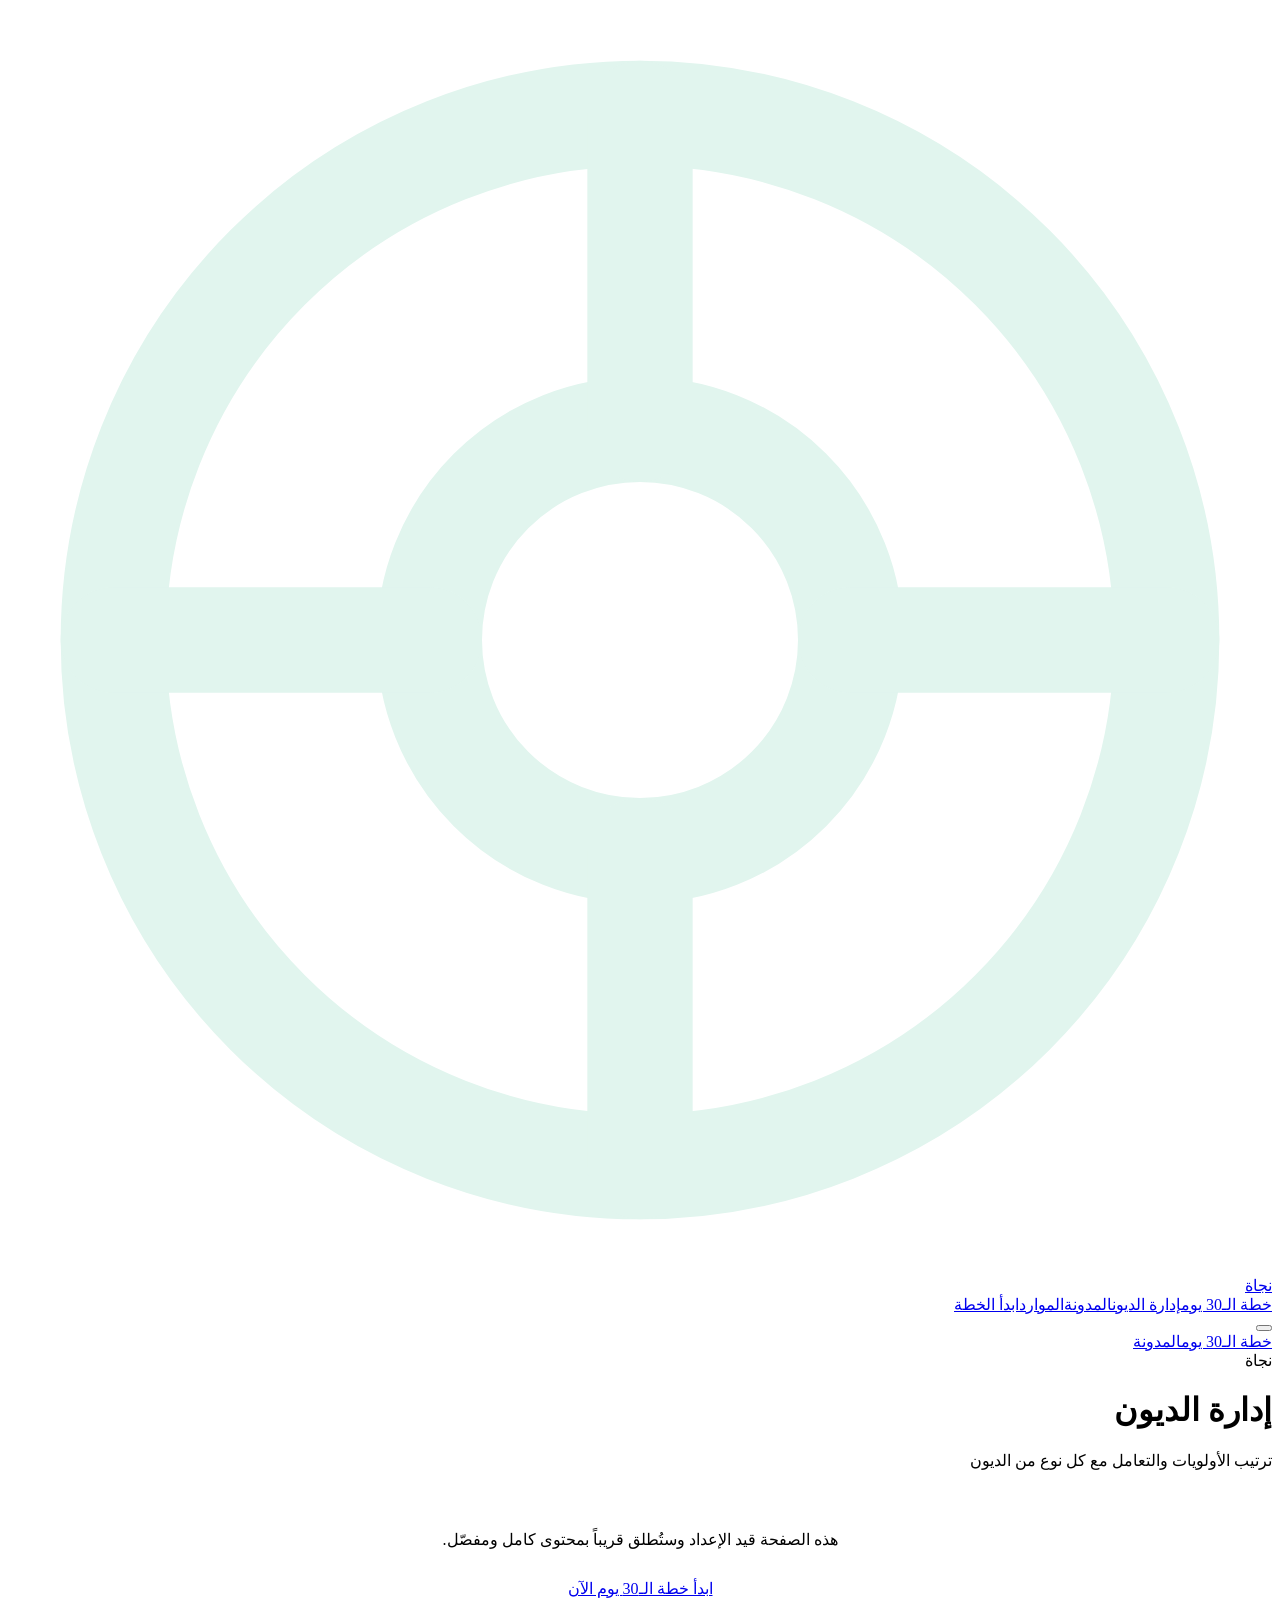
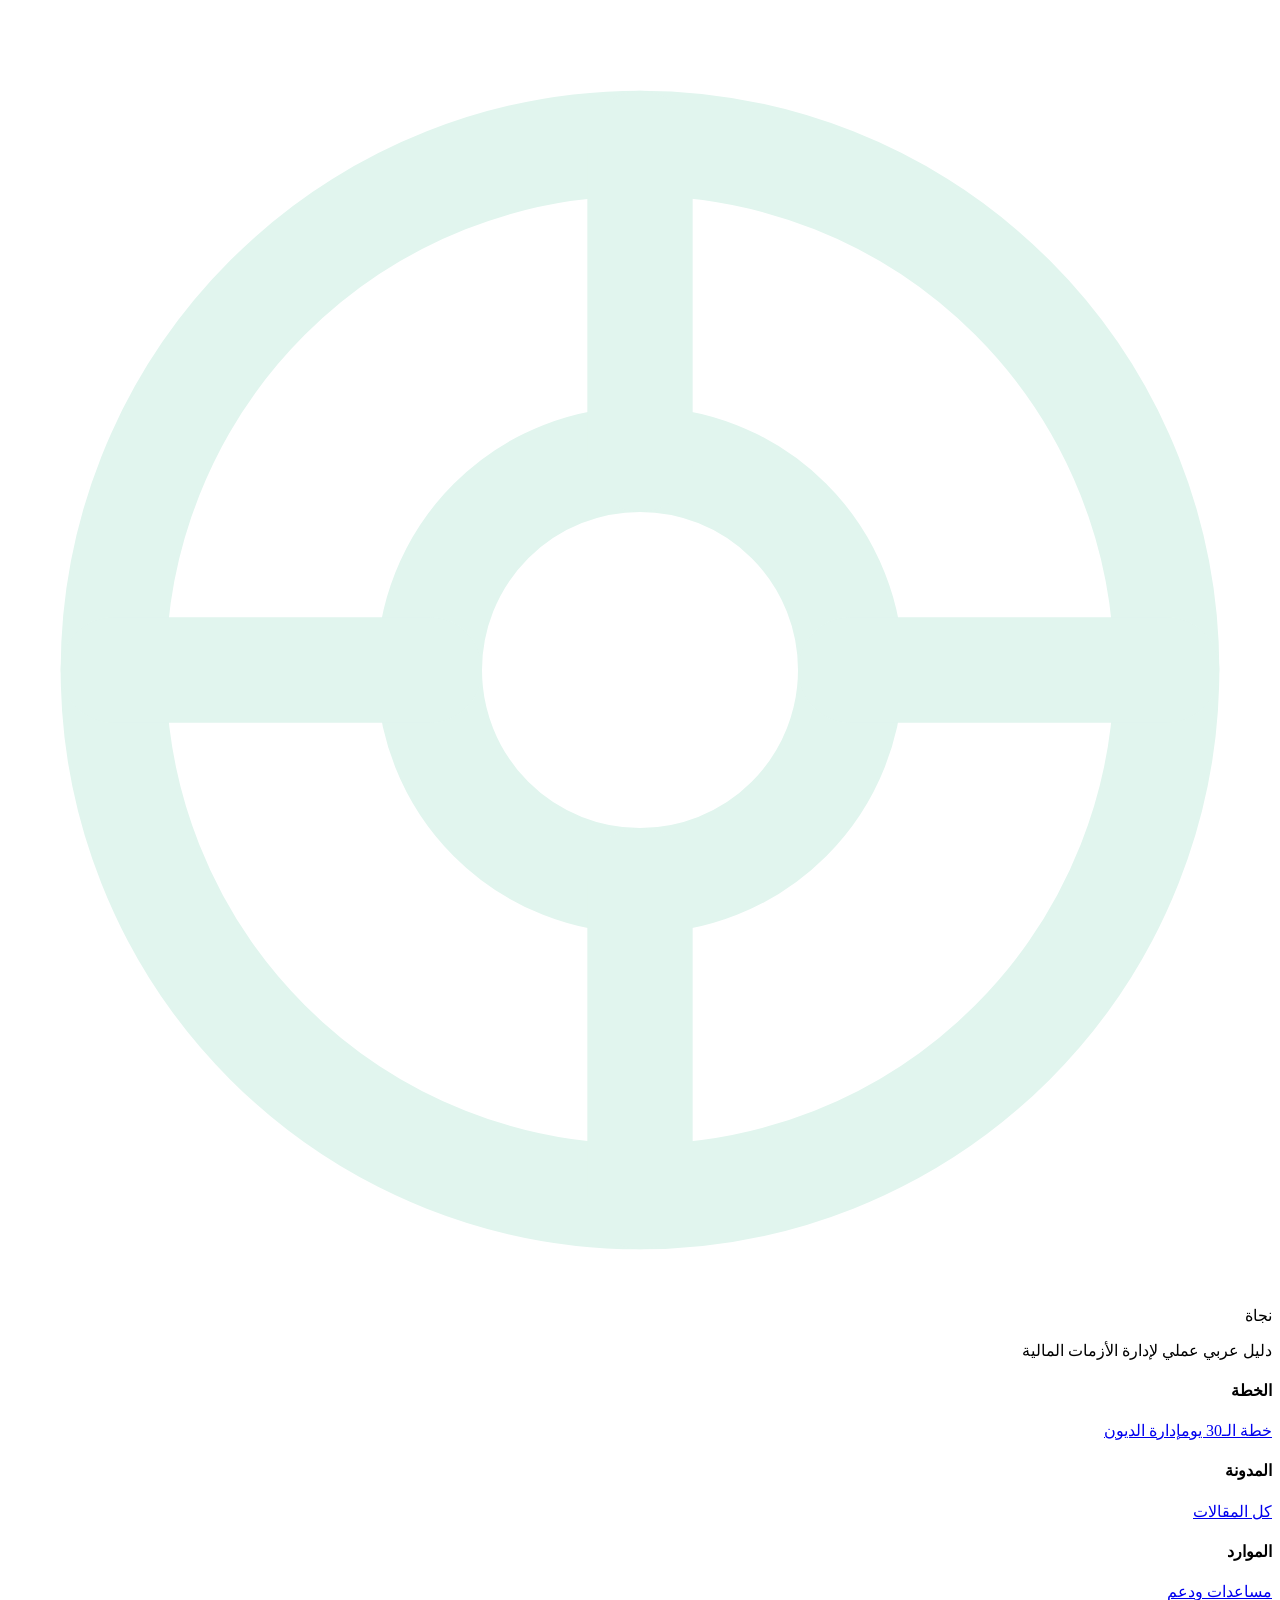
==== debts.html @ cd38a491 "Add files via upload" ====
<!DOCTYPE html><html lang="ar" dir="rtl"><head><meta charset="UTF-8"><meta name="viewport" content="width=device-width, initial-scale=1.0"><title>إدارة الديون | نجاة</title><link rel="preconnect" href="https://fonts.googleapis.com"><link rel="preconnect" href="https://fonts.gstatic.com" crossorigin><link href="https://fonts.googleapis.com/css2?family=Noto+Kufi+Arabic:wght@300;400;500;600;700;900&display=swap" rel="stylesheet"><link rel="stylesheet" href="css/style.css"></head><body>
<nav class="nav" id="nav"><div class="nav-inner"><a href="index.html" class="nav-logo"><div class="logo-mark"><svg viewBox="0 0 24 24" fill="none" stroke="#E1F5EE" stroke-width="2" stroke-linecap="round"><circle cx="12" cy="12" r="10"/><circle cx="12" cy="12" r="4"/><line x1="12" y1="2" x2="12" y2="8"/><line x1="12" y1="16" x2="12" y2="22"/><line x1="2" y1="12" x2="8" y2="12"/><line x1="16" y1="12" x2="22" y2="12"/></svg></div><span class="logo-wordmark">نجاة</span></a><div class="nav-links"><a href="plan.html" class="nav-link">خطة الـ30 يوم</a><a href="debts.html" class="nav-link">إدارة الديون</a><a href="blog/index.html" class="nav-link">المدونة</a><a href="resources.html" class="nav-link">الموارد</a><a href="plan.html" class="btn btn-primary btn-sm">ابدأ الخطة</a></div><button class="hamburger" id="hamburger"><span></span><span></span><span></span></button></div><div class="mobile-menu" id="mobileMenu"><a href="plan.html">خطة الـ30 يوم</a><a href="blog/index.html">المدونة</a></div></nav>
<div class="page-hero"><span class="eyebrow">نجاة</span><h1>إدارة الديون</h1><p>ترتيب الأولويات والتعامل مع كل نوع من الديون</p></div>
<section class="section"><div class="container" style="text-align:center; padding:40px 24px;">
<p style="font-size:1rem; color:var(--muted); max-width:500px; margin:0 auto 24px; line-height:1.8;">هذه الصفحة قيد الإعداد وستُطلق قريباً بمحتوى كامل ومفصّل.</p>
<a href="plan.html" class="btn btn-primary">ابدأ خطة الـ30 يوم الآن</a>
</div></section>
<footer class="footer"><div class="footer-inner"><div class="footer-brand"><div class="nav-logo"><div class="logo-mark"><svg viewBox="0 0 24 24" fill="none" stroke="#E1F5EE" stroke-width="2" stroke-linecap="round"><circle cx="12" cy="12" r="10"/><circle cx="12" cy="12" r="4"/><line x1="12" y1="2" x2="12" y2="8"/><line x1="12" y1="16" x2="12" y2="22"/><line x1="2" y1="12" x2="8" y2="12"/><line x1="16" y1="12" x2="22" y2="12"/></svg></div><span class="logo-wordmark">نجاة</span></div><p>دليل عربي عملي لإدارة الأزمات المالية</p></div><div class="footer-col"><h4>الخطة</h4><a href="plan.html">خطة الـ30 يوم</a><a href="debts.html">إدارة الديون</a></div><div class="footer-col"><h4>المدونة</h4><a href="blog/index.html">كل المقالات</a></div><div class="footer-col"><h4>الموارد</h4><a href="resources.html">مساعدات ودعم</a></div></div><div class="footer-bottom"><span>© 2024 نجاة.</span></div></footer>
<script src="js/main.js"></script></body></html>
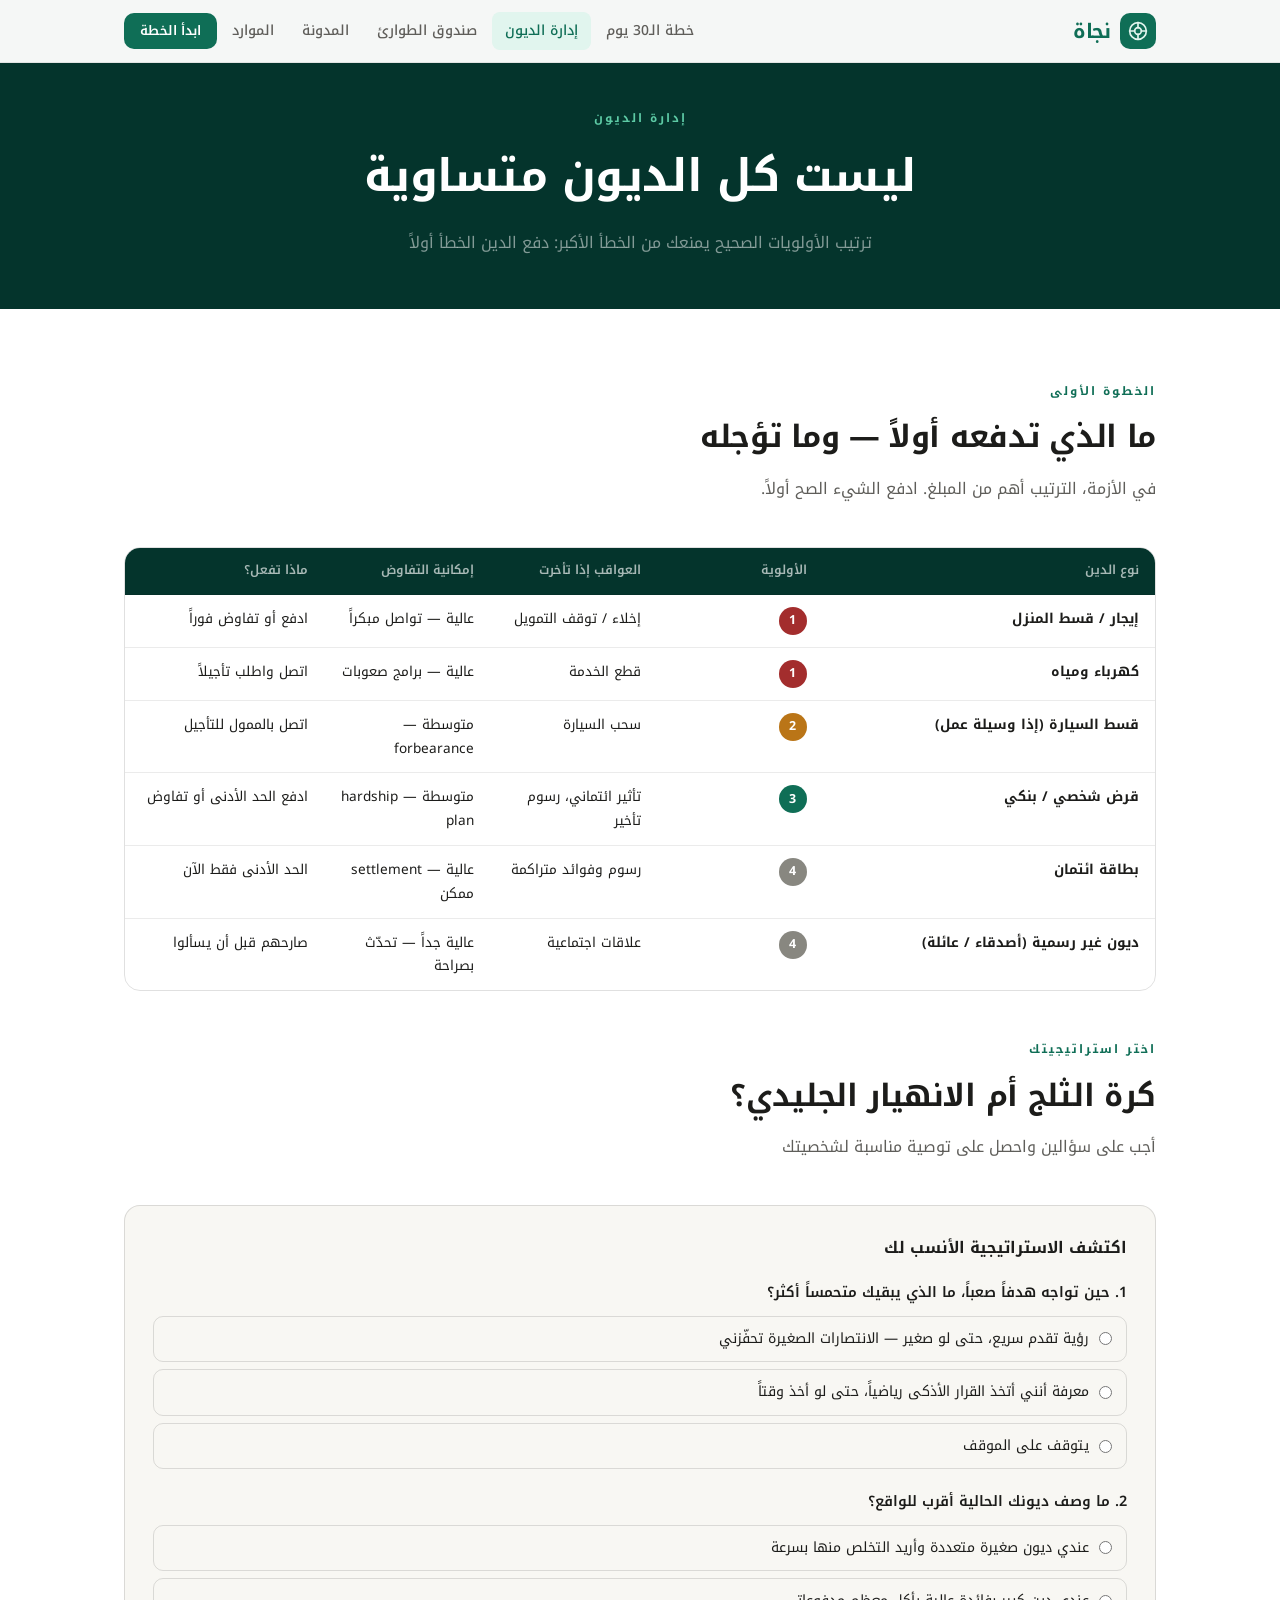
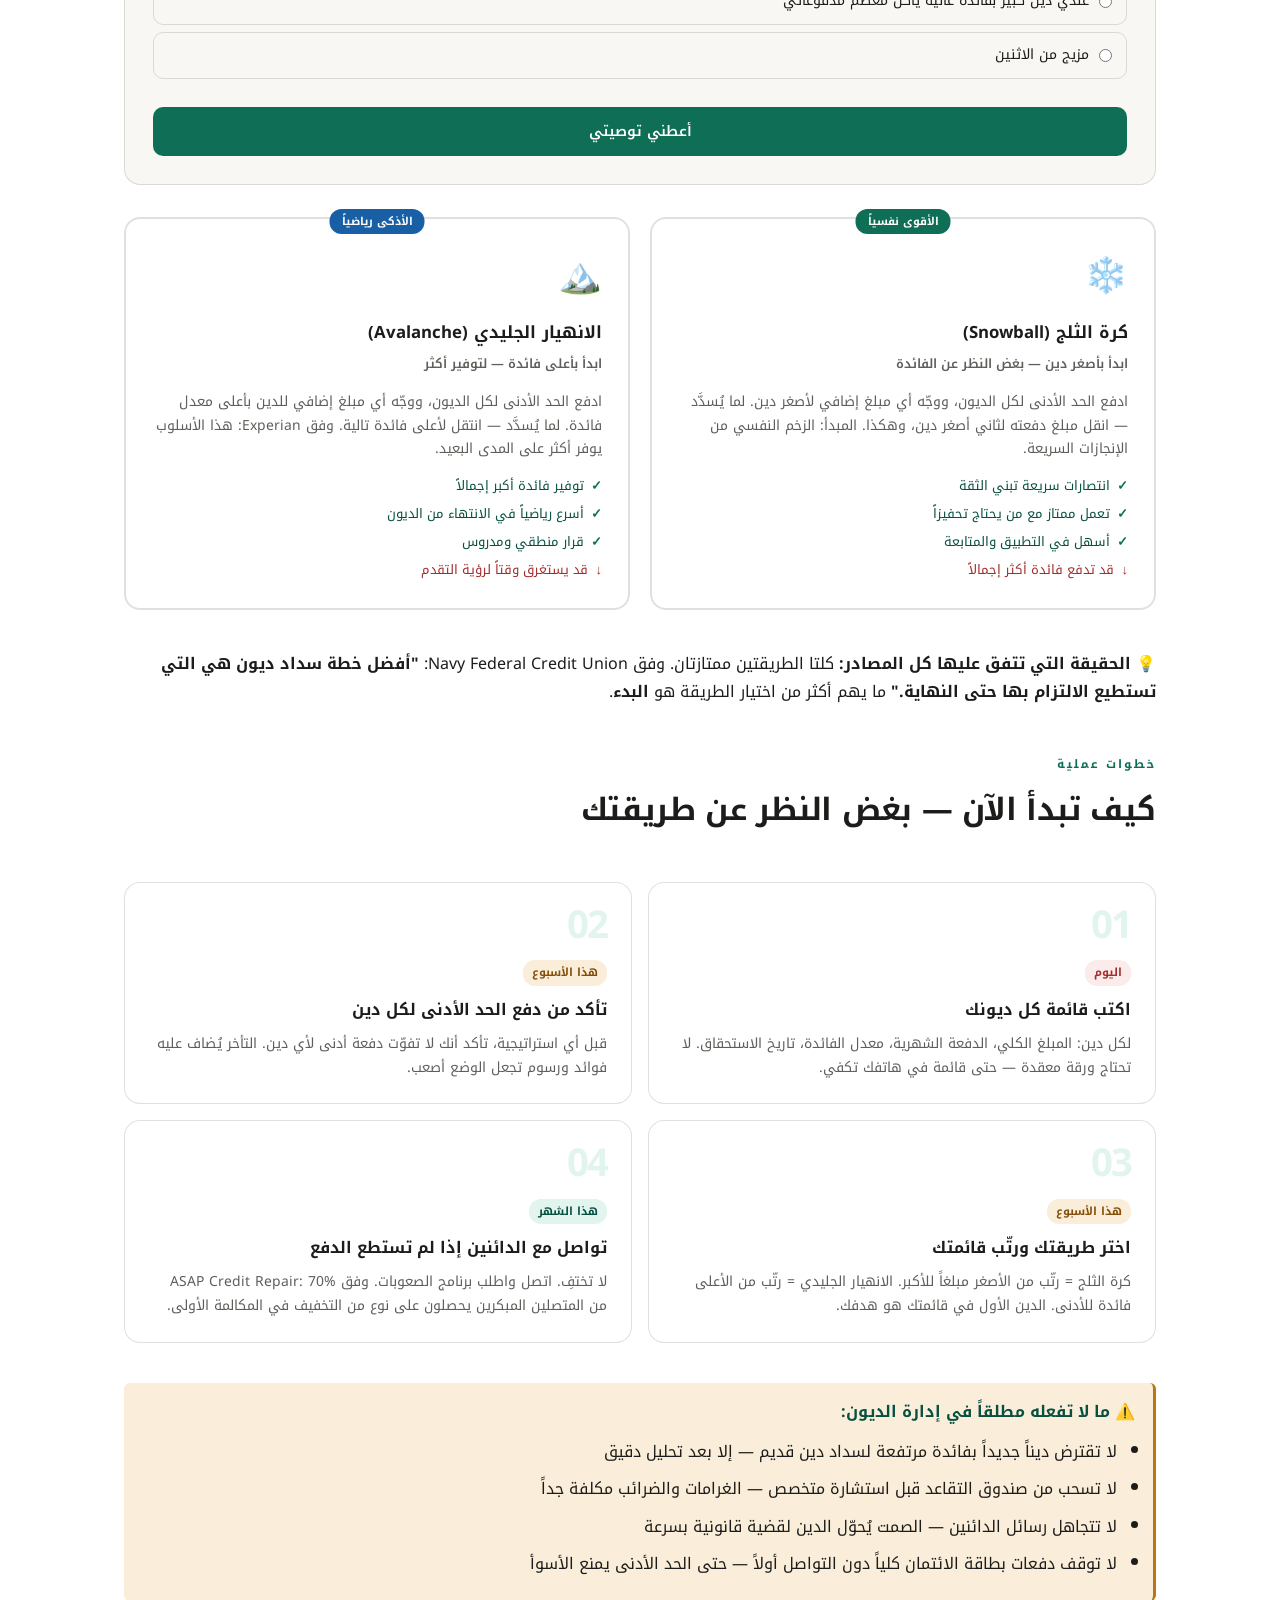
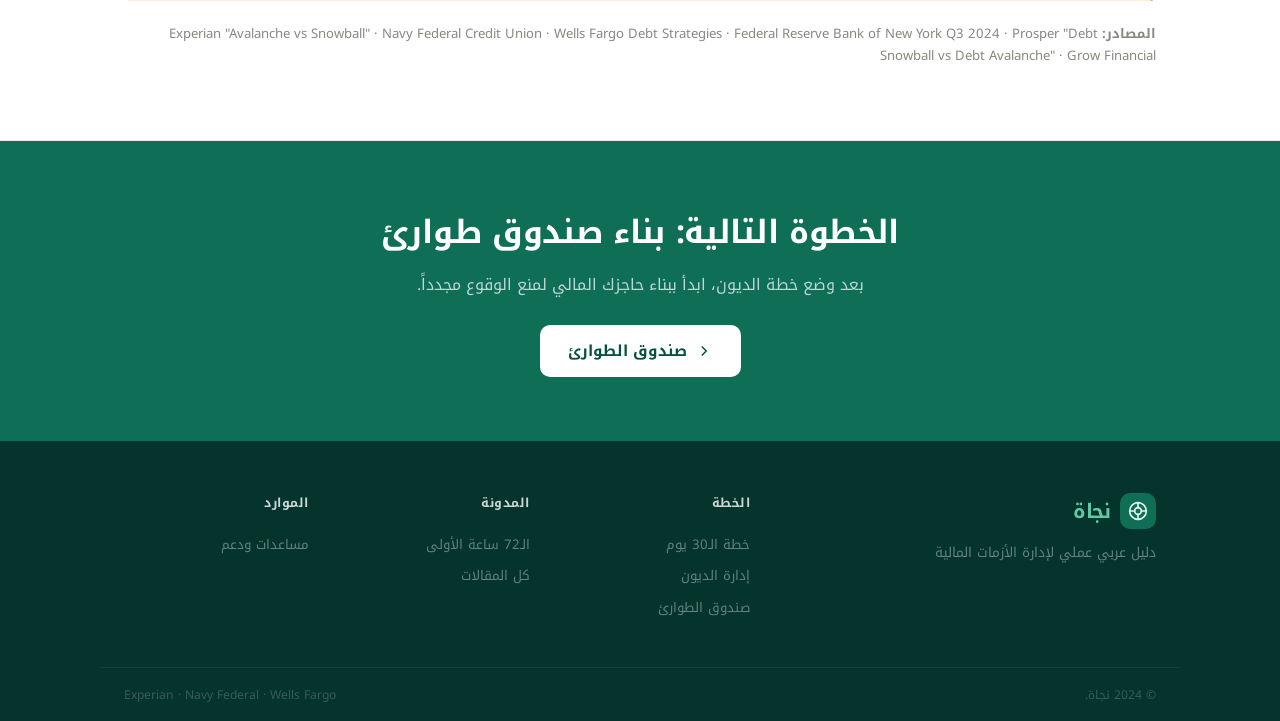
==== commit 745643d8: "Add files via upload" ====
--- a/debts.html
+++ b/debts.html
@@ -1,9 +1,337 @@
-<!DOCTYPE html><html lang="ar" dir="rtl"><head><meta charset="UTF-8"><meta name="viewport" content="width=device-width, initial-scale=1.0"><title>إدارة الديون | نجاة</title><link rel="preconnect" href="https://fonts.googleapis.com"><link rel="preconnect" href="https://fonts.gstatic.com" crossorigin><link href="https://fonts.googleapis.com/css2?family=Noto+Kufi+Arabic:wght@300;400;500;600;700;900&display=swap" rel="stylesheet"><link rel="stylesheet" href="css/style.css"></head><body>
-<nav class="nav" id="nav"><div class="nav-inner"><a href="index.html" class="nav-logo"><div class="logo-mark"><svg viewBox="0 0 24 24" fill="none" stroke="#E1F5EE" stroke-width="2" stroke-linecap="round"><circle cx="12" cy="12" r="10"/><circle cx="12" cy="12" r="4"/><line x1="12" y1="2" x2="12" y2="8"/><line x1="12" y1="16" x2="12" y2="22"/><line x1="2" y1="12" x2="8" y2="12"/><line x1="16" y1="12" x2="22" y2="12"/></svg></div><span class="logo-wordmark">نجاة</span></a><div class="nav-links"><a href="plan.html" class="nav-link">خطة الـ30 يوم</a><a href="debts.html" class="nav-link">إدارة الديون</a><a href="blog/index.html" class="nav-link">المدونة</a><a href="resources.html" class="nav-link">الموارد</a><a href="plan.html" class="btn btn-primary btn-sm">ابدأ الخطة</a></div><button class="hamburger" id="hamburger"><span></span><span></span><span></span></button></div><div class="mobile-menu" id="mobileMenu"><a href="plan.html">خطة الـ30 يوم</a><a href="blog/index.html">المدونة</a></div></nav>
-<div class="page-hero"><span class="eyebrow">نجاة</span><h1>إدارة الديون</h1><p>ترتيب الأولويات والتعامل مع كل نوع من الديون</p></div>
-<section class="section"><div class="container" style="text-align:center; padding:40px 24px;">
-<p style="font-size:1rem; color:var(--muted); max-width:500px; margin:0 auto 24px; line-height:1.8;">هذه الصفحة قيد الإعداد وستُطلق قريباً بمحتوى كامل ومفصّل.</p>
-<a href="plan.html" class="btn btn-primary">ابدأ خطة الـ30 يوم الآن</a>
-</div></section>
-<footer class="footer"><div class="footer-inner"><div class="footer-brand"><div class="nav-logo"><div class="logo-mark"><svg viewBox="0 0 24 24" fill="none" stroke="#E1F5EE" stroke-width="2" stroke-linecap="round"><circle cx="12" cy="12" r="10"/><circle cx="12" cy="12" r="4"/><line x1="12" y1="2" x2="12" y2="8"/><line x1="12" y1="16" x2="12" y2="22"/><line x1="2" y1="12" x2="8" y2="12"/><line x1="16" y1="12" x2="22" y2="12"/></svg></div><span class="logo-wordmark">نجاة</span></div><p>دليل عربي عملي لإدارة الأزمات المالية</p></div><div class="footer-col"><h4>الخطة</h4><a href="plan.html">خطة الـ30 يوم</a><a href="debts.html">إدارة الديون</a></div><div class="footer-col"><h4>المدونة</h4><a href="blog/index.html">كل المقالات</a></div><div class="footer-col"><h4>الموارد</h4><a href="resources.html">مساعدات ودعم</a></div></div><div class="footer-bottom"><span>© 2024 نجاة.</span></div></footer>
-<script src="js/main.js"></script></body></html>
+<!DOCTYPE html>
+<html lang="ar" dir="rtl">
+<head>
+  <meta charset="UTF-8">
+  <meta name="viewport" content="width=device-width, initial-scale=1.0">
+  <title>إدارة الديون في الأزمة | نجاة — دليل الأزمة المالية</title>
+  <meta name="description" content="كيف ترتب ديونك في الأزمة المالية وتختار بين كرة الثلج والانهيار الجليدي — مع جدول أولويات واضح مدعوم بمنهجية Experian وNavy Federal وWells Fargo.">
+  <meta name="keywords" content="إدارة الديون, كرة الثلج, الانهيار الجليدي, أولويات الديون, سداد الديون">
+  <link rel="canonical" href="https://najat.github.io/debts.html">
+  <script type="application/ld+json">
+  {
+    "@context": "https://schema.org",
+    "@type": "Article",
+    "headline": "إدارة الديون في الأزمة المالية",
+    "description": "دليل عملي لترتيب الديون وأولوياتها خلال الأزمة المالية",
+    "author": { "@type": "Organization", "name": "نجاة" },
+    "inLanguage": "ar"
+  }
+  </script>
+  <link rel="preconnect" href="https://fonts.googleapis.com">
+  <link rel="preconnect" href="https://fonts.gstatic.com" crossorigin>
+  <link href="https://fonts.googleapis.com/css2?family=Noto+Kufi+Arabic:wght@300;400;500;600;700;900&display=swap" rel="stylesheet">
+  <link rel="stylesheet" href="css/style.css">
+  <style>
+    .method-grid { display: grid; grid-template-columns: 1fr 1fr; gap: 20px; margin-bottom: 40px; }
+    .method-card {
+      border: 2px solid var(--border-m); border-radius: var(--rl); padding: 26px;
+      position: relative; transition: all 0.2s; cursor: pointer;
+    }
+    .method-card:hover { transform: translateY(-2px); }
+    .method-card.selected-green { border-color: var(--g600); background: var(--g50); }
+    .method-card.selected-blue { border-color: var(--info); background: var(--info-light); }
+    .method-icon { font-size: 2.2rem; margin-bottom: 12px; }
+    .method-card h3 { font-size: 1.05rem; font-weight: 700; color: var(--text); margin-bottom: 6px; }
+    .method-card .method-sub { font-size: 0.8rem; font-weight: 600; color: var(--muted); margin-bottom: 14px; }
+    .method-card p { font-size: 0.87rem; color: var(--muted); line-height: 1.7; margin-bottom: 14px; }
+    .method-pros { display: flex; flex-direction: column; gap: 5px; }
+    .method-pro { font-size: 0.82rem; color: var(--g800); display: flex; align-items: center; gap: 7px; }
+    .method-pro::before { content: '✓'; font-weight: 700; color: var(--g600); flex-shrink: 0; }
+    .method-con { font-size: 0.82rem; color: var(--danger); display: flex; align-items: center; gap: 7px; }
+    .method-con::before { content: '↓'; font-weight: 700; flex-shrink: 0; }
+    .method-badge { position: absolute; top: -10px; left: 50%; transform: translateX(-50%); background: var(--g600); color: #fff; font-size: 0.68rem; font-weight: 700; padding: 3px 12px; border-radius: 12px; white-space: nowrap; }
+
+    .quiz-debt {
+      background: var(--bg2); border: 1px solid var(--border-m); border-radius: var(--rl);
+      padding: 28px; margin-bottom: 32px;
+    }
+    .quiz-debt h3 { font-size: 1rem; font-weight: 700; margin-bottom: 18px; color: var(--text); }
+    .quiz-q { font-size: 0.9rem; font-weight: 600; color: var(--text); margin-bottom: 10px; }
+    .quiz-opts { display: flex; flex-direction: column; gap: 7px; margin-bottom: 20px; }
+    .quiz-opt {
+      display: flex; align-items: center; gap: 10px; padding: 10px 14px;
+      border: 1px solid var(--border-m); border-radius: var(--r); cursor: pointer;
+      font-size: 0.88rem; transition: all 0.15s;
+    }
+    .quiz-opt:hover { border-color: var(--g400); background: var(--g50); }
+    .quiz-opt input { accent-color: var(--g600); }
+    .quiz-result-d { padding: 14px 18px; border-radius: var(--r); margin-top: 10px; display: none; font-size: 0.9rem; font-weight: 600; line-height: 1.6; }
+    .quiz-result-d.show { display: block; }
+    .res-snow { background: var(--g50); color: var(--g800); border: 1px solid var(--g200); }
+    .res-aval { background: var(--info-light); color: var(--info); border: 1px solid rgba(24,95,165,0.2); }
+    .res-both { background: var(--warn-light); color: var(--warn); border: 1px solid rgba(133,79,11,0.2); }
+
+    .debt-row { display: grid; grid-template-columns: 2fr 1fr 1fr 1fr 1.2fr; gap: 0; }
+    .debt-row.header { background: var(--g900); border-radius: var(--r) var(--r) 0 0; }
+    .debt-cell { padding: 12px 16px; font-size: 0.85rem; border-bottom: 1px solid var(--border); }
+    .debt-row.header .debt-cell { color: rgba(255,255,255,0.65); font-weight: 600; font-size: 0.78rem; }
+    .debt-row:last-child .debt-cell { border-bottom: none; }
+    .debt-row:hover .debt-cell { background: var(--bg2); }
+    .debt-rank { width: 28px; height: 28px; border-radius: 50%; display: flex; align-items: center; justify-content: center; font-size: 0.78rem; font-weight: 700; }
+    .rank-critical { background: var(--danger); color: #fff; }
+    .rank-high { background: var(--gold); color: #fff; }
+    .rank-med { background: var(--g600); color: #fff; }
+    .rank-low { background: var(--subtle); color: #fff; }
+
+    @media (max-width: 640px) {
+      .method-grid { grid-template-columns: 1fr; }
+      .debt-row { grid-template-columns: 1fr 1fr; }
+      .debt-cell:nth-child(3), .debt-cell:nth-child(4) { display: none; }
+      .debt-row.header .debt-cell:nth-child(3), .debt-row.header .debt-cell:nth-child(4) { display: none; }
+    }
+  </style>
+</head>
+<body>
+  <nav class="nav" id="nav">
+    <div class="nav-inner">
+      <a href="index.html" class="nav-logo">
+        <div class="logo-mark"><svg viewBox="0 0 24 24" fill="none" stroke="#E1F5EE" stroke-width="2" stroke-linecap="round"><circle cx="12" cy="12" r="10"/><circle cx="12" cy="12" r="4"/><line x1="12" y1="2" x2="12" y2="8"/><line x1="12" y1="16" x2="12" y2="22"/><line x1="2" y1="12" x2="8" y2="12"/><line x1="16" y1="12" x2="22" y2="12"/></svg></div>
+        <span class="logo-wordmark">نجاة</span>
+      </a>
+      <div class="nav-links">
+        <a href="plan.html" class="nav-link">خطة الـ30 يوم</a>
+        <a href="debts.html" class="nav-link active">إدارة الديون</a>
+        <a href="emergency-fund.html" class="nav-link">صندوق الطوارئ</a>
+        <a href="blog/index.html" class="nav-link">المدونة</a>
+        <a href="resources.html" class="nav-link">الموارد</a>
+        <a href="plan.html" class="btn btn-primary btn-sm">ابدأ الخطة</a>
+      </div>
+      <button class="hamburger" id="hamburger"><span></span><span></span><span></span></button>
+    </div>
+    <div class="mobile-menu" id="mobileMenu">
+      <a href="plan.html">خطة الـ30 يوم</a>
+      <a href="debts.html">إدارة الديون</a>
+      <a href="blog/index.html">المدونة</a>
+      <a href="resources.html">الموارد</a>
+    </div>
+  </nav>
+
+  <div class="page-hero">
+    <span class="eyebrow">إدارة الديون</span>
+    <h1>ليست كل الديون متساوية</h1>
+    <p>ترتيب الأولويات الصحيح يمنعك من الخطأ الأكبر: دفع الدين الخطأ أولاً</p>
+  </div>
+
+  <main>
+  <section class="section">
+    <div class="container">
+
+      <!-- PRIORITY TABLE -->
+      <div class="section-header">
+        <span class="eyebrow">الخطوة الأولى</span>
+        <h2 class="section-title">ما الذي تدفعه أولاً — وما تؤجله</h2>
+        <p class="section-sub">في الأزمة، الترتيب أهم من المبلغ. ادفع الشيء الصح أولاً.</p>
+      </div>
+
+      <div style="overflow-x:auto; border-radius:var(--rl); border:1px solid var(--border-m); margin-bottom:48px;">
+        <div class="debt-row header">
+          <div class="debt-cell">نوع الدين</div>
+          <div class="debt-cell">الأولوية</div>
+          <div class="debt-cell">العواقب إذا تأخرت</div>
+          <div class="debt-cell">إمكانية التفاوض</div>
+          <div class="debt-cell">ماذا تفعل؟</div>
+        </div>
+        <div class="debt-row">
+          <div class="debt-cell"><strong>إيجار / قسط المنزل</strong></div>
+          <div class="debt-cell"><span class="debt-rank rank-critical" style="display:inline-flex;">1</span></div>
+          <div class="debt-cell">إخلاء / توقف التمويل</div>
+          <div class="debt-cell">عالية — تواصل مبكراً</div>
+          <div class="debt-cell">ادفع أو تفاوض فوراً</div>
+        </div>
+        <div class="debt-row">
+          <div class="debt-cell"><strong>كهرباء ومياه</strong></div>
+          <div class="debt-cell"><span class="debt-rank rank-critical" style="display:inline-flex;">1</span></div>
+          <div class="debt-cell">قطع الخدمة</div>
+          <div class="debt-cell">عالية — برامج صعوبات</div>
+          <div class="debt-cell">اتصل واطلب تأجيلاً</div>
+        </div>
+        <div class="debt-row">
+          <div class="debt-cell"><strong>قسط السيارة (إذا وسيلة عمل)</strong></div>
+          <div class="debt-cell"><span class="debt-rank rank-high" style="display:inline-flex;">2</span></div>
+          <div class="debt-cell">سحب السيارة</div>
+          <div class="debt-cell">متوسطة — forbearance</div>
+          <div class="debt-cell">اتصل بالممول للتأجيل</div>
+        </div>
+        <div class="debt-row">
+          <div class="debt-cell"><strong>قرض شخصي / بنكي</strong></div>
+          <div class="debt-cell"><span class="debt-rank rank-med" style="display:inline-flex;">3</span></div>
+          <div class="debt-cell">تأثير ائتماني، رسوم تأخير</div>
+          <div class="debt-cell">متوسطة — hardship plan</div>
+          <div class="debt-cell">ادفع الحد الأدنى أو تفاوض</div>
+        </div>
+        <div class="debt-row">
+          <div class="debt-cell"><strong>بطاقة ائتمان</strong></div>
+          <div class="debt-cell"><span class="debt-rank rank-low" style="display:inline-flex;">4</span></div>
+          <div class="debt-cell">رسوم وفوائد متراكمة</div>
+          <div class="debt-cell">عالية — settlement ممكن</div>
+          <div class="debt-cell">الحد الأدنى فقط الآن</div>
+        </div>
+        <div class="debt-row">
+          <div class="debt-cell"><strong>ديون غير رسمية (أصدقاء / عائلة)</strong></div>
+          <div class="debt-cell"><span class="debt-rank rank-low" style="display:inline-flex;">4</span></div>
+          <div class="debt-cell">علاقات اجتماعية</div>
+          <div class="debt-cell">عالية جداً — تحدّث بصراحة</div>
+          <div class="debt-cell">صارحهم قبل أن يسألوا</div>
+        </div>
+      </div>
+
+      <!-- METHOD QUIZ -->
+      <div class="section-header">
+        <span class="eyebrow">اختر استراتيجيتك</span>
+        <h2 class="section-title">كرة الثلج أم الانهيار الجليدي؟</h2>
+        <p class="section-sub">أجب على سؤالين واحصل على توصية مناسبة لشخصيتك</p>
+      </div>
+
+      <div class="quiz-debt">
+        <h3>اكتشف الاستراتيجية الأنسب لك</h3>
+        <div class="quiz-q">1. حين تواجه هدفاً صعباً، ما الذي يبقيك متحمساً أكثر؟</div>
+        <div class="quiz-opts">
+          <label class="quiz-opt"><input type="radio" name="dq1" value="s"> رؤية تقدم سريع، حتى لو صغير — الانتصارات الصغيرة تحفّزني</label>
+          <label class="quiz-opt"><input type="radio" name="dq1" value="a"> معرفة أنني أتخذ القرار الأذكى رياضياً، حتى لو أخذ وقتاً</label>
+          <label class="quiz-opt"><input type="radio" name="dq1" value="b"> يتوقف على الموقف</label>
+        </div>
+        <div class="quiz-q">2. ما وصف ديونك الحالية أقرب للواقع؟</div>
+        <div class="quiz-opts">
+          <label class="quiz-opt"><input type="radio" name="dq2" value="s"> عندي ديون صغيرة متعددة وأريد التخلص منها بسرعة</label>
+          <label class="quiz-opt"><input type="radio" name="dq2" value="a"> عندي دين كبير بفائدة عالية يأكل معظم مدفوعاتي</label>
+          <label class="quiz-opt"><input type="radio" name="dq2" value="b"> مزيج من الاثنين</label>
+        </div>
+        <button class="btn btn-primary" id="debtQuizBtn" style="width:100%; justify-content:center; margin-top:8px;">أعطني توصيتي</button>
+        <div id="debtResult" class="quiz-result-d"></div>
+      </div>
+
+      <!-- TWO METHODS -->
+      <div class="method-grid">
+        <div class="method-card">
+          <div class="method-badge" style="background:var(--g600);">الأقوى نفسياً</div>
+          <div class="method-icon">❄️</div>
+          <h3>كرة الثلج (Snowball)</h3>
+          <div class="method-sub">ابدأ بأصغر دين — بغض النظر عن الفائدة</div>
+          <p>ادفع الحد الأدنى لكل الديون، ووجّه أي مبلغ إضافي لأصغر دين. لما يُسدَّد — انقل مبلغ دفعته لثاني أصغر دين، وهكذا. المبدأ: الزخم النفسي من الإنجازات السريعة.</p>
+          <div class="method-pros">
+            <div class="method-pro">انتصارات سريعة تبني الثقة</div>
+            <div class="method-pro">تعمل ممتاز مع من يحتاج تحفيزاً</div>
+            <div class="method-pro">أسهل في التطبيق والمتابعة</div>
+            <div class="method-con">قد تدفع فائدة أكثر إجمالاً</div>
+          </div>
+        </div>
+        <div class="method-card">
+          <div class="method-badge" style="background:var(--info);">الأذكى رياضياً</div>
+          <div class="method-icon">🏔️</div>
+          <h3>الانهيار الجليدي (Avalanche)</h3>
+          <div class="method-sub">ابدأ بأعلى فائدة — لتوفير أكثر</div>
+          <p>ادفع الحد الأدنى لكل الديون، ووجّه أي مبلغ إضافي للدين بأعلى معدل فائدة. لما يُسدَّد — انتقل لأعلى فائدة تالية. وفق Experian: هذا الأسلوب يوفر أكثر على المدى البعيد.</p>
+          <div class="method-pros">
+            <div class="method-pro">توفير فائدة أكبر إجمالاً</div>
+            <div class="method-pro">أسرع رياضياً في الانتهاء من الديون</div>
+            <div class="method-pro">قرار منطقي ومدروس</div>
+            <div class="method-con">قد يستغرق وقتاً لرؤية التقدم</div>
+          </div>
+        </div>
+      </div>
+
+      <div class="callout" style="margin-bottom:48px;">
+        <strong>💡 الحقيقة التي تتفق عليها كل المصادر:</strong> كلتا الطريقتين ممتازتان. وفق Navy Federal Credit Union: <strong>"أفضل خطة سداد ديون هي التي تستطيع الالتزام بها حتى النهاية."</strong> ما يهم أكثر من اختيار الطريقة هو <strong>البدء</strong>.
+      </div>
+
+      <!-- PRACTICAL STEPS -->
+      <div class="section-header">
+        <span class="eyebrow">خطوات عملية</span>
+        <h2 class="section-title">كيف تبدأ الآن — بغض النظر عن طريقتك</h2>
+      </div>
+
+      <div class="steps-grid">
+        <div class="step-card">
+          <div class="step-num">01</div>
+          <span class="step-badge badge-d">اليوم</span>
+          <h3>اكتب قائمة كل ديونك</h3>
+          <p>لكل دين: المبلغ الكلي، الدفعة الشهرية، معدل الفائدة، تاريخ الاستحقاق. لا تحتاج ورقة معقدة — حتى قائمة في هاتفك تكفي.</p>
+        </div>
+        <div class="step-card">
+          <div class="step-num">02</div>
+          <span class="step-badge badge-w">هذا الأسبوع</span>
+          <h3>تأكد من دفع الحد الأدنى لكل دين</h3>
+          <p>قبل أي استراتيجية، تأكد أنك لا تفوّت دفعة أدنى لأي دين. التأخر يُضاف عليه فوائد ورسوم تجعل الوضع أصعب.</p>
+        </div>
+        <div class="step-card">
+          <div class="step-num">03</div>
+          <span class="step-badge badge-w">هذا الأسبوع</span>
+          <h3>اختر طريقتك ورتّب قائمتك</h3>
+          <p>كرة الثلج = رتّب من الأصغر مبلغاً للأكبر. الانهيار الجليدي = رتّب من الأعلى فائدة للأدنى. الدين الأول في قائمتك هو هدفك.</p>
+        </div>
+        <div class="step-card">
+          <div class="step-num">04</div>
+          <span class="step-badge badge-g">هذا الشهر</span>
+          <h3>تواصل مع الدائنين إذا لم تستطع الدفع</h3>
+          <p>لا تختفِ. اتصل واطلب برنامج الصعوبات. وفق ASAP Credit Repair: 70% من المتصلين المبكرين يحصلون على نوع من التخفيف في المكالمة الأولى.</p>
+        </div>
+      </div>
+
+      <!-- WARNING -->
+      <div class="article-body" style="margin-top:40px;">
+        <div class="warn-box">
+          <strong>⚠️ ما لا تفعله مطلقاً في إدارة الديون:</strong>
+          <ul style="margin:10px 0 0; padding-right:18px;">
+            <li>لا تقترض ديناً جديداً بفائدة مرتفعة لسداد دين قديم — إلا بعد تحليل دقيق</li>
+            <li>لا تسحب من صندوق التقاعد قبل استشارة متخصص — الغرامات والضرائب مكلفة جداً</li>
+            <li>لا تتجاهل رسائل الدائنين — الصمت يُحوّل الدين لقضية قانونية بسرعة</li>
+            <li>لا توقف دفعات بطاقة الائتمان كلياً دون التواصل أولاً — حتى الحد الأدنى يمنع الأسوأ</li>
+          </ul>
+        </div>
+      </div>
+
+      <p style="margin-top:16px; font-size:0.82rem; color:var(--subtle);">
+        <strong>المصادر:</strong> Experian "Avalanche vs Snowball" · Navy Federal Credit Union · Wells Fargo Debt Strategies · Federal Reserve Bank of New York Q3 2024 · Prosper "Debt Snowball vs Debt Avalanche" · Grow Financial
+      </p>
+
+    </div>
+  </section>
+
+  <div class="cta-section">
+    <div class="container">
+      <h2>الخطوة التالية: بناء صندوق طوارئ</h2>
+      <p>بعد وضع خطة الديون، ابدأ ببناء حاجزك المالي لمنع الوقوع مجدداً.</p>
+      <a href="emergency-fund.html" class="btn-cta">
+        <svg width="18" height="18" viewBox="0 0 24 24" fill="none" stroke="currentColor" stroke-width="2"><polyline points="9 18 15 12 9 6"/></svg>
+        صندوق الطوارئ
+      </a>
+    </div>
+  </div>
+  </main>
+
+  <footer class="footer">
+    <div class="footer-inner">
+      <div class="footer-brand">
+        <div class="nav-logo"><div class="logo-mark"><svg viewBox="0 0 24 24" fill="none" stroke="#E1F5EE" stroke-width="2" stroke-linecap="round"><circle cx="12" cy="12" r="10"/><circle cx="12" cy="12" r="4"/><line x1="12" y1="2" x2="12" y2="8"/><line x1="12" y1="16" x2="12" y2="22"/><line x1="2" y1="12" x2="8" y2="12"/><line x1="16" y1="12" x2="22" y2="12"/></svg></div><span class="logo-wordmark">نجاة</span></div>
+        <p>دليل عربي عملي لإدارة الأزمات المالية</p>
+      </div>
+      <div class="footer-col"><h4>الخطة</h4><a href="plan.html">خطة الـ30 يوم</a><a href="debts.html">إدارة الديون</a><a href="emergency-fund.html">صندوق الطوارئ</a></div>
+      <div class="footer-col"><h4>المدونة</h4><a href="blog/first-72-hours.html">الـ72 ساعة الأولى</a><a href="blog/index.html">كل المقالات</a></div>
+      <div class="footer-col"><h4>الموارد</h4><a href="resources.html">مساعدات ودعم</a></div>
+    </div>
+    <div class="footer-bottom"><span>© 2024 نجاة.</span><span>Experian · Navy Federal · Wells Fargo</span></div>
+  </footer>
+
+  <script src="js/main.js"></script>
+  <script>
+    document.getElementById('debtQuizBtn').addEventListener('click', function() {
+      const q1 = document.querySelector('input[name="dq1"]:checked');
+      const q2 = document.querySelector('input[name="dq2"]:checked');
+      if (!q1 || !q2) { alert('أجب على السؤالين أولاً'); return; }
+      const v1 = q1.value, v2 = q2.value;
+      const res = document.getElementById('debtResult');
+      res.className = 'quiz-result-d show';
+      if (v1 === 's' && v2 === 's') {
+        res.className += ' res-snow';
+        res.innerHTML = '❄️ <strong>كرة الثلج مناسبة لك.</strong> تحتاج انتصارات سريعة لتبقى متحمساً، وديونك الصغيرة ستُسدَّد بسرعة وتعطيك زخماً. ابدأ بأصغر دين.';
+      } else if (v1 === 'a' && v2 === 'a') {
+        res.className += ' res-aval';
+        res.innerHTML = '🏔️ <strong>الانهيار الجليدي مناسب لك.</strong> تتحمل الصبر وتفضل القرار الأذكى رياضياً. ستوفر أكثر على المدى البعيد. ابدأ بالدين الأعلى فائدة.';
+      } else {
+        res.className += ' res-both';
+        res.innerHTML = '⚖️ <strong>يمكنك دمج الطريقتين.</strong> ابدأ بكرة الثلج لتثبيت الزخم النفسي (دين صغير أو اثنين)، ثم انتقل للانهيار الجليدي للتوفير على المدى البعيد. المهم البدء.';
+      }
+    });
+  </script>
+</body>
+</html>
--- a/css/style.css
+++ b/css/style.css
@@ -0,0 +1,324 @@
+@import url('https://fonts.googleapis.com/css2?family=Noto+Kufi+Arabic:wght@300;400;500;600;700;900&display=swap');
+
+*, *::before, *::after { box-sizing: border-box; margin: 0; padding: 0; }
+
+:root {
+  /* Brand — Olive Green */
+  --g50:  #E1F5EE;
+  --g100: #9FE1CB;
+  --g200: #5DCAA5;
+  --g400: #1D9E75;
+  --g600: #0F6E56;
+  --g800: #085041;
+  --g900: #04342C;
+
+  /* Semantic */
+  --warn:        #854F0B;
+  --warn-light:  #FAEEDA;
+  --danger:      #A32D2D;
+  --danger-light:#FCEBEB;
+  --info:        #185FA5;
+  --info-light:  #E6F1FB;
+  --gold:        #BA7517;
+  --gold-light:  #FAEEDA;
+
+  /* Neutrals */
+  --bg:     #FFFFFF;
+  --bg2:    #F8F7F3;
+  --bg3:    #F1EFE8;
+  --text:   #1C1C1A;
+  --muted:  #5F5E5A;
+  --subtle: #888780;
+  --border: rgba(0,0,0,0.08);
+  --border-m: rgba(0,0,0,0.12);
+
+  --font: 'Noto Kufi Arabic', sans-serif;
+  --r: 10px;
+  --rl: 16px;
+}
+
+html { scroll-behavior: smooth; }
+
+body {
+  font-family: var(--font);
+  background: var(--bg);
+  color: var(--text);
+  direction: rtl;
+  line-height: 1.75;
+  font-size: 16px;
+  -webkit-font-smoothing: antialiased;
+}
+
+a { text-decoration: none; color: inherit; }
+img { max-width: 100%; display: block; }
+.container { max-width: 1080px; margin: 0 auto; padding: 0 24px; }
+
+/* ─── BUTTONS ─── */
+.btn {
+  display: inline-flex; align-items: center; gap: 8px;
+  font-family: var(--font); font-weight: 600; font-size: 0.9rem;
+  padding: 11px 22px; border-radius: var(--r); border: none;
+  cursor: pointer; transition: all 0.18s; text-decoration: none;
+}
+.btn-primary { background: var(--g600); color: #fff; }
+.btn-primary:hover { background: var(--g800); transform: translateY(-1px); box-shadow: 0 4px 16px rgba(15,110,86,0.28); }
+.btn-outline { background: transparent; color: var(--text); border: 1.5px solid var(--border-m); }
+.btn-outline:hover { border-color: var(--g600); color: var(--g600); }
+.btn-lg { padding: 13px 28px; font-size: 0.95rem; }
+.btn-sm { padding: 7px 16px; font-size: 0.82rem; }
+.btn-ghost { background: transparent; color: var(--g600); border: 1.5px solid var(--g600); }
+.btn-ghost:hover { background: var(--g50); }
+
+/* ─── NAV ─── */
+.nav {
+  position: fixed; top: 0; left: 0; right: 0; z-index: 200;
+  background: rgba(255,255,255,0.96); backdrop-filter: blur(14px);
+  border-bottom: 1px solid var(--border); transition: box-shadow 0.2s;
+}
+.nav-inner {
+  max-width: 1080px; margin: 0 auto; padding: 0 24px;
+  height: 62px; display: flex; align-items: center; justify-content: space-between;
+}
+.nav-logo { display: flex; align-items: center; gap: 10px; }
+.logo-mark {
+  width: 36px; height: 36px; background: var(--g600); border-radius: 10px;
+  display: flex; align-items: center; justify-content: center; flex-shrink: 0;
+}
+.logo-mark svg { width: 20px; height: 20px; }
+.logo-wordmark { font-size: 1.25rem; font-weight: 700; color: var(--g600); letter-spacing: -0.5px; }
+.nav-links { display: flex; align-items: center; gap: 2px; }
+.nav-link {
+  font-size: 0.87rem; font-weight: 500; color: var(--muted);
+  padding: 7px 13px; border-radius: 8px; transition: all 0.15s;
+}
+.nav-link:hover, .nav-link.active { background: var(--g50); color: var(--g600); }
+.hamburger { display: none; flex-direction: column; gap: 5px; background: none; border: none; cursor: pointer; padding: 4px; }
+.hamburger span { display: block; width: 22px; height: 2px; background: var(--text); border-radius: 2px; transition: all 0.3s; }
+.mobile-menu { display: none; flex-direction: column; padding: 10px 24px 16px; border-top: 1px solid var(--border); gap: 2px; }
+.mobile-menu a { color: var(--muted); padding: 9px 0; font-size: 0.92rem; border-bottom: 1px solid var(--border); }
+.mobile-menu.open { display: flex; }
+
+/* ─── HERO ─── */
+.hero {
+  padding: 108px 24px 72px;
+  background: var(--bg);
+  border-bottom: 1px solid var(--border);
+  overflow: hidden;
+  position: relative;
+}
+.hero::after {
+  content: '';
+  position: absolute; bottom: -1px; left: 0; right: 0;
+  height: 120px;
+  background: linear-gradient(to bottom, transparent, var(--bg));
+  pointer-events: none;
+}
+.hero-inner {
+  max-width: 1080px; margin: 0 auto;
+  display: grid; grid-template-columns: 1fr 420px; gap: 64px; align-items: center;
+}
+.crisis-chip {
+  display: inline-flex; align-items: center; gap: 8px;
+  background: var(--g50); color: var(--g800);
+  padding: 5px 14px; border-radius: 20px; font-size: 0.78rem; font-weight: 600;
+  margin-bottom: 22px; border: 1px solid var(--g100);
+}
+.chip-pulse { width: 7px; height: 7px; background: var(--g600); border-radius: 50%; animation: pulse 2s ease-in-out infinite; }
+@keyframes pulse { 0%,100%{opacity:1;transform:scale(1)} 50%{opacity:0.4;transform:scale(0.7)} }
+.hero h1 {
+  font-size: clamp(2rem, 3.6vw, 3rem); font-weight: 700;
+  line-height: 1.2; color: var(--text); margin-bottom: 18px; letter-spacing: -0.5px;
+}
+.hero h1 em { font-style: normal; color: var(--g600); }
+.hero-sub { font-size: 1.05rem; color: var(--muted); line-height: 1.8; margin-bottom: 32px; max-width: 460px; }
+.hero-actions { display: flex; gap: 12px; flex-wrap: wrap; margin-bottom: 40px; }
+.hero-trust { display: flex; gap: 18px; flex-wrap: wrap; }
+.trust-item { display: flex; align-items: center; gap: 6px; font-size: 0.8rem; color: var(--subtle); font-weight: 500; }
+.trust-icon { width: 18px; height: 18px; background: var(--g50); border-radius: 50%; display: flex; align-items: center; justify-content: center; }
+.trust-icon svg { width: 10px; height: 10px; stroke: var(--g600); stroke-width: 2.5; fill: none; }
+
+/* ─── CRISIS CARD (hero visual) ─── */
+.crisis-card {
+  background: var(--bg2); border: 1px solid var(--border-m);
+  border-radius: var(--rl); overflow: hidden; box-shadow: 0 8px 40px rgba(0,0,0,0.10);
+}
+.card-header {
+  background: var(--g900); padding: 14px 18px;
+  display: flex; align-items: center; justify-content: space-between;
+}
+.card-header-title { color: rgba(255,255,255,0.8); font-size: 0.82rem; font-weight: 600; display: flex; align-items: center; gap: 8px; }
+.card-header-badge { background: var(--g600); color: #fff; font-size: 0.68rem; font-weight: 700; padding: 2px 8px; border-radius: 10px; }
+.card-body { padding: 18px; }
+.progress-label { font-size: 0.8rem; color: var(--muted); margin-bottom: 6px; font-weight: 600; }
+.progress-track { background: var(--border); border-radius: 4px; height: 6px; margin-bottom: 4px; overflow: hidden; }
+.progress-fill { height: 6px; border-radius: 4px; }
+.progress-meta { font-size: 0.72rem; color: var(--subtle); margin-bottom: 14px; }
+.step-list { display: flex; flex-direction: column; gap: 8px; margin-top: 12px; }
+.step-item {
+  display: flex; align-items: center; gap: 10px;
+  padding: 10px 12px; border-radius: var(--r); font-size: 0.82rem;
+}
+.step-done { background: var(--g50); color: var(--g800); }
+.step-now { background: var(--g600); color: #fff; font-weight: 600; }
+.step-todo { background: var(--bg3); color: var(--subtle); }
+.step-icon { width: 22px; height: 22px; border-radius: 50%; display: flex; align-items: center; justify-content: center; font-size: 11px; font-weight: 700; flex-shrink: 0; }
+.si-done { background: var(--g600); color: #fff; }
+.si-now { background: rgba(255,255,255,0.25); color: #fff; }
+.si-todo { background: var(--border); color: var(--subtle); }
+
+/* ─── STATS STRIP ─── */
+.stats-strip { background: var(--g900); }
+.stats-inner { max-width: 1080px; margin: 0 auto; display: grid; grid-template-columns: repeat(4,1fr); }
+.stat-b { padding: 28px 18px; text-align: center; border-left: 1px solid rgba(255,255,255,0.06); }
+.stat-b:last-child { border-left: none; }
+.stat-n { font-size: 2rem; font-weight: 700; color: var(--g200); letter-spacing: -1px; line-height: 1; margin-bottom: 6px; }
+.stat-l { font-size: 0.78rem; color: rgba(255,255,255,0.45); line-height: 1.5; }
+.stat-s { font-size: 0.65rem; color: rgba(255,255,255,0.2); margin-top: 3px; }
+
+/* ─── SECTIONS ─── */
+.section { padding: 72px 0; border-bottom: 1px solid var(--border); }
+.section-alt { background: var(--bg2); }
+.eyebrow { font-size: 0.73rem; font-weight: 700; letter-spacing: 2px; text-transform: uppercase; color: var(--g600); margin-bottom: 10px; display: block; }
+.section-title { font-size: clamp(1.6rem,2.4vw,2.1rem); font-weight: 700; color: var(--text); margin-bottom: 10px; letter-spacing: -0.3px; }
+.section-sub { font-size: 1rem; color: var(--muted); max-width: 500px; line-height: 1.75; }
+.section-header { margin-bottom: 44px; }
+
+/* ─── STEP GRID (30-day plan) ─── */
+.steps-grid { display: grid; grid-template-columns: repeat(2,1fr); gap: 16px; }
+.step-card {
+  background: var(--bg); border: 1px solid var(--border-m); border-radius: var(--rl); padding: 24px;
+  transition: all 0.2s; position: relative; overflow: hidden;
+}
+.step-card:hover { box-shadow: 0 6px 28px rgba(0,0,0,0.08); transform: translateY(-2px); border-color: var(--g100); }
+.step-card::before { content: attr(data-week); position: absolute; top: 12px; left: 16px; font-size: 0.68rem; font-weight: 700; color: var(--subtle); letter-spacing: 1px; text-transform: uppercase; }
+.step-num { font-size: 2.4rem; font-weight: 700; color: var(--g50); line-height: 1; margin-bottom: 12px; letter-spacing: -2px; }
+.step-card h3 { font-size: 1rem; font-weight: 700; color: var(--text); margin-bottom: 8px; }
+.step-card p { font-size: 0.87rem; color: var(--muted); line-height: 1.7; }
+.step-badge { display: inline-block; font-size: 0.7rem; font-weight: 700; padding: 3px 9px; border-radius: 12px; margin-bottom: 10px; }
+.badge-g { background: var(--g50); color: var(--g800); }
+.badge-w { background: var(--warn-light); color: var(--warn); }
+.badge-d { background: var(--danger-light); color: var(--danger); }
+
+/* ─── FEATURE CARDS ─── */
+.features-grid { display: grid; grid-template-columns: repeat(3,1fr); gap: 20px; }
+.feature-card {
+  background: var(--bg); border: 1px solid var(--border-m); border-radius: var(--rl);
+  padding: 28px 22px; transition: all 0.2s;
+}
+.feature-card:hover { box-shadow: 0 6px 28px rgba(0,0,0,0.08); transform: translateY(-2px); border-color: var(--g100); }
+.feat-icon {
+  width: 44px; height: 44px; background: var(--g50); border-radius: 11px;
+  display: flex; align-items: center; justify-content: center; margin-bottom: 16px;
+}
+.feat-icon svg { width: 22px; height: 22px; stroke: var(--g600); stroke-width: 1.8; fill: none; }
+.feature-card h3 { font-size: 1rem; font-weight: 700; color: var(--text); margin-bottom: 8px; }
+.feature-card p { font-size: 0.87rem; color: var(--muted); line-height: 1.7; }
+
+/* ─── PRIORITY TABLE ─── */
+.priority-table { width: 100%; border-collapse: collapse; }
+.priority-table th { background: var(--g900); color: rgba(255,255,255,0.7); padding: 12px 16px; text-align: right; font-size: 0.8rem; font-weight: 600; }
+.priority-table td { padding: 14px 16px; border-bottom: 1px solid var(--border); font-size: 0.9rem; vertical-align: top; }
+.priority-table tr:last-child td { border-bottom: none; }
+.priority-table tr:hover td { background: var(--bg2); }
+.priority-rank { width: 32px; height: 32px; border-radius: 50%; display: flex; align-items: center; justify-content: center; font-weight: 700; font-size: 0.85rem; margin-left: auto; }
+.rank-1 { background: var(--danger); color: #fff; }
+.rank-2 { background: var(--gold); color: #fff; }
+.rank-3 { background: var(--g600); color: #fff; }
+.rank-4 { background: var(--subtle); color: #fff; }
+
+/* ─── BLOG ─── */
+.blog-grid { display: grid; grid-template-columns: repeat(2,1fr); gap: 20px; }
+.blog-card {
+  background: var(--bg); border: 1px solid var(--border-m); border-radius: var(--rl);
+  padding: 24px; display: flex; flex-direction: column; gap: 10px; transition: all 0.2s;
+}
+.blog-card:hover { box-shadow: 0 4px 20px rgba(0,0,0,0.07); transform: translateY(-2px); border-color: var(--g100); }
+.blog-tag { display: inline-block; font-size: 0.7rem; font-weight: 700; padding: 3px 10px; border-radius: 12px; align-self: flex-start; }
+.tag-g { background: var(--g50); color: var(--g800); }
+.tag-w { background: var(--warn-light); color: var(--warn); }
+.tag-d { background: var(--danger-light); color: var(--danger); }
+.tag-i { background: var(--info-light); color: var(--info); }
+.blog-card h3 { font-size: 0.97rem; font-weight: 700; color: var(--text); line-height: 1.45; }
+.blog-card p { font-size: 0.85rem; color: var(--muted); line-height: 1.65; flex: 1; }
+.blog-meta { display: flex; justify-content: space-between; font-size: 0.75rem; color: var(--subtle); font-weight: 600; padding-top: 10px; border-top: 1px solid var(--border); margin-top: auto; }
+.blog-meta a { color: var(--g600); }
+
+/* ─── ARTICLE ─── */
+.article-layout { max-width: 1080px; margin: 0 auto; padding: 60px 24px; display: grid; grid-template-columns: 1fr 270px; gap: 56px; align-items: start; }
+.article-content h1 { font-size: clamp(1.7rem,3vw,2.3rem); font-weight: 700; color: var(--text); line-height: 1.25; margin-bottom: 14px; letter-spacing: -0.3px; }
+.article-meta { display: flex; gap: 14px; font-size: 0.82rem; color: var(--subtle); font-weight: 600; padding-bottom: 22px; border-bottom: 3px solid var(--g600); margin-bottom: 32px; flex-wrap: wrap; }
+.article-body { font-size: 1rem; line-height: 1.9; color: var(--text); }
+.article-body h2 { font-size: 1.25rem; font-weight: 700; color: var(--text); margin: 40px 0 12px; padding-right: 14px; border-right: 3px solid var(--g600); }
+.article-body p { margin-bottom: 16px; }
+.article-body ul, .article-body ol { padding-right: 22px; margin-bottom: 16px; }
+.article-body li { margin-bottom: 7px; }
+.article-body .callout { background: var(--g50); border-right: 3px solid var(--g600); border-radius: 6px; padding: 14px 18px; margin: 22px 0; color: var(--g900); }
+.article-body .warn-box { background: var(--warn-light); border-right: 3px solid var(--gold); border-radius: 6px; padding: 14px 18px; margin: 22px 0; }
+.article-body strong { font-weight: 700; color: var(--g800); }
+.article-body .src { font-size: 0.72rem; background: var(--bg3); color: var(--subtle); padding: 2px 7px; border-radius: 5px; font-weight: 600; }
+.sidebar-box { background: var(--bg2); border: 1px solid var(--border-m); border-radius: var(--rl); padding: 18px; margin-bottom: 18px; position: sticky; top: 82px; }
+.sidebar-box h4 { font-size: 0.8rem; font-weight: 700; color: var(--muted); margin-bottom: 10px; text-transform: uppercase; letter-spacing: 0.5px; }
+.toc-link { display: block; font-size: 0.83rem; color: var(--muted); padding: 5px 0; border-bottom: 1px solid var(--border); transition: color 0.2s; }
+.toc-link:hover { color: var(--g600); }
+.toc-link:last-child { border-bottom: none; }
+.sidebar-cta { background: var(--g600); border-radius: var(--rl); padding: 18px; text-align: center; margin-top: 16px; }
+.sidebar-cta p { color: rgba(255,255,255,0.8); font-size: 0.85rem; line-height: 1.6; margin-bottom: 12px; }
+
+/* ─── PAGE HERO ─── */
+.page-hero { background: var(--g900); padding: 108px 24px 52px; text-align: center; }
+.page-hero .eyebrow { color: var(--g200); }
+.page-hero h1 { font-size: clamp(1.9rem,3.5vw,2.8rem); font-weight: 700; color: white; margin-bottom: 12px; letter-spacing: -0.5px; }
+.page-hero p { font-size: 1rem; color: rgba(255,255,255,0.5); max-width: 500px; margin: 0 auto; line-height: 1.75; }
+
+/* ─── CTA ─── */
+.cta-section { background: var(--g600); padding: 64px 24px; text-align: center; }
+.cta-section h2 { font-size: clamp(1.5rem,2.5vw,2rem); font-weight: 700; color: #fff; margin-bottom: 10px; letter-spacing: -0.3px; }
+.cta-section p { color: rgba(255,255,255,0.72); font-size: 1rem; margin-bottom: 26px; line-height: 1.7; }
+.btn-cta { background: #fff; color: var(--g800); font-weight: 700; padding: 13px 28px; border-radius: var(--r); font-family: var(--font); font-size: 0.95rem; border: none; cursor: pointer; transition: all 0.18s; display: inline-flex; align-items: center; gap: 8px; }
+.btn-cta:hover { background: var(--g50); transform: translateY(-1px); }
+
+/* ─── FOOTER ─── */
+.footer { background: var(--g900); padding: 52px 0 0; }
+.footer-inner { max-width: 1080px; margin: 0 auto; padding: 0 24px 44px; display: grid; grid-template-columns: 2fr 1fr 1fr 1fr; gap: 36px; border-bottom: 1px solid rgba(255,255,255,0.06); }
+.footer-brand p { font-size: 0.85rem; color: rgba(255,255,255,0.38); line-height: 1.75; margin-top: 12px; }
+.footer-brand .logo-wordmark { color: var(--g200); }
+.footer-col h4 { font-size: 0.78rem; font-weight: 700; color: rgba(255,255,255,0.8); margin-bottom: 14px; letter-spacing: 0.5px; text-transform: uppercase; }
+.footer-col a { display: block; font-size: 0.83rem; color: rgba(255,255,255,0.38); padding: 4px 0; transition: color 0.18s; }
+.footer-col a:hover { color: var(--g200); }
+.footer-bottom { max-width: 1080px; margin: 0 auto; padding: 16px 24px; display: flex; justify-content: space-between; font-size: 0.76rem; color: rgba(255,255,255,0.2); flex-wrap: wrap; gap: 8px; }
+
+/* ─── QUIZ (مقياس الوضع) ─── */
+.quiz-card { background: var(--bg); border: 1px solid var(--border-m); border-radius: var(--rl); padding: 28px; max-width: 620px; margin: 0 auto; }
+.quiz-q { font-size: 0.95rem; font-weight: 600; color: var(--text); margin-bottom: 12px; }
+.quiz-options { display: flex; flex-direction: column; gap: 8px; margin-bottom: 20px; }
+.quiz-option { display: flex; align-items: center; gap: 10px; padding: 11px 14px; border: 1px solid var(--border-m); border-radius: var(--r); cursor: pointer; transition: all 0.15s; font-size: 0.9rem; }
+.quiz-option:hover { border-color: var(--g400); background: var(--g50); }
+.quiz-option input { accent-color: var(--g600); }
+.quiz-result { padding: 16px; border-radius: var(--r); font-size: 0.9rem; font-weight: 600; display: none; margin-top: 12px; line-height: 1.6; }
+.quiz-result.show { display: block; }
+.result-critical { background: var(--danger-light); color: var(--danger); border: 1px solid rgba(163,45,45,0.2); }
+.result-hard { background: var(--warn-light); color: var(--warn); border: 1px solid rgba(133,79,11,0.2); }
+.result-ok { background: var(--g50); color: var(--g800); border: 1px solid rgba(15,110,86,0.2); }
+
+/* ─── RESPONSIVE ─── */
+@media (max-width: 960px) {
+  .hero-inner { grid-template-columns: 1fr; }
+  .crisis-card { display: none; }
+  .features-grid { grid-template-columns: repeat(2,1fr); }
+  .steps-grid { grid-template-columns: 1fr; }
+  .stats-inner { grid-template-columns: repeat(2,1fr); }
+  .footer-inner { grid-template-columns: 1fr 1fr; }
+  .article-layout { grid-template-columns: 1fr; }
+  .sidebar-box { display: none; }
+}
+@media (max-width: 640px) {
+  .nav-links { display: none; }
+  .hamburger { display: flex; }
+  .features-grid { grid-template-columns: 1fr; }
+  .blog-grid { grid-template-columns: 1fr; }
+  .stats-inner { grid-template-columns: 1fr; }
+  .footer-inner { grid-template-columns: 1fr; }
+  .hero-actions { flex-direction: column; }
+  .btn { justify-content: center; }
+}
+@media (prefers-reduced-motion: reduce) { *, *::before, *::after { animation: none !important; transition: none !important; } }
